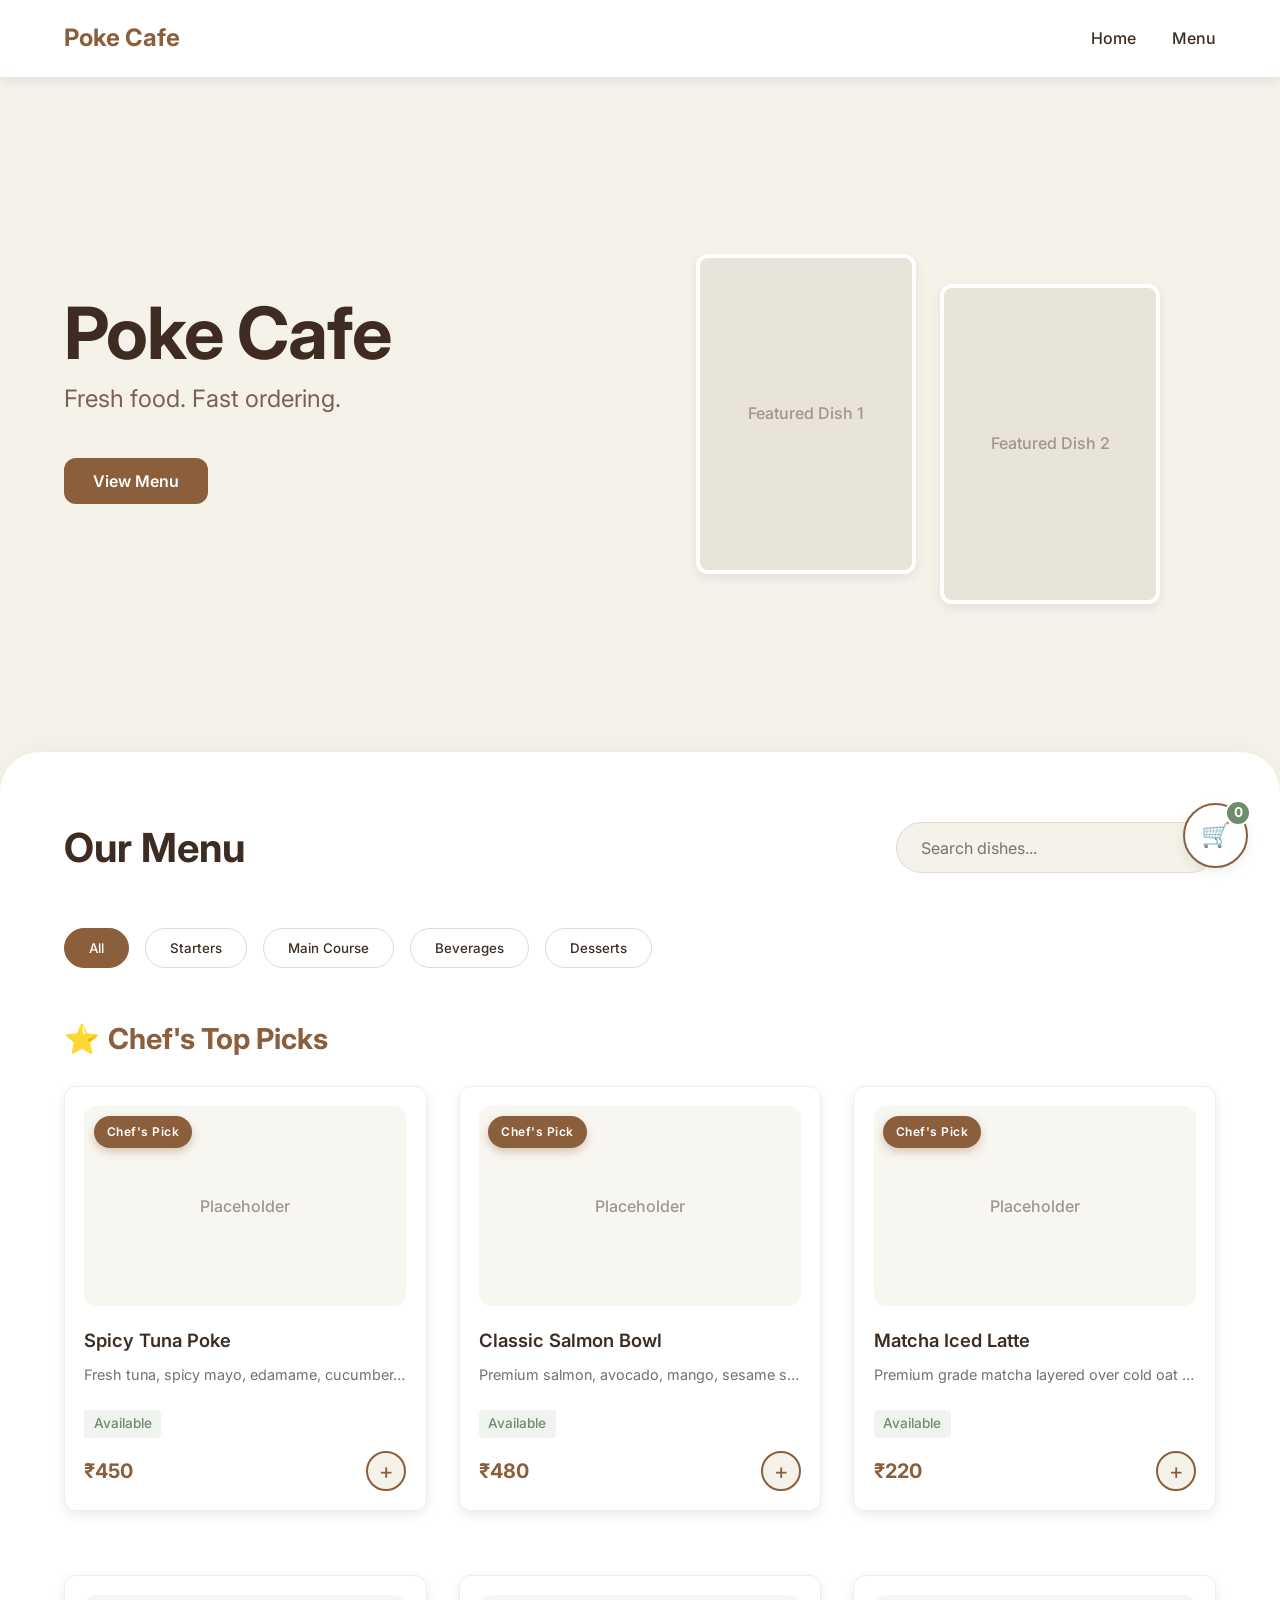
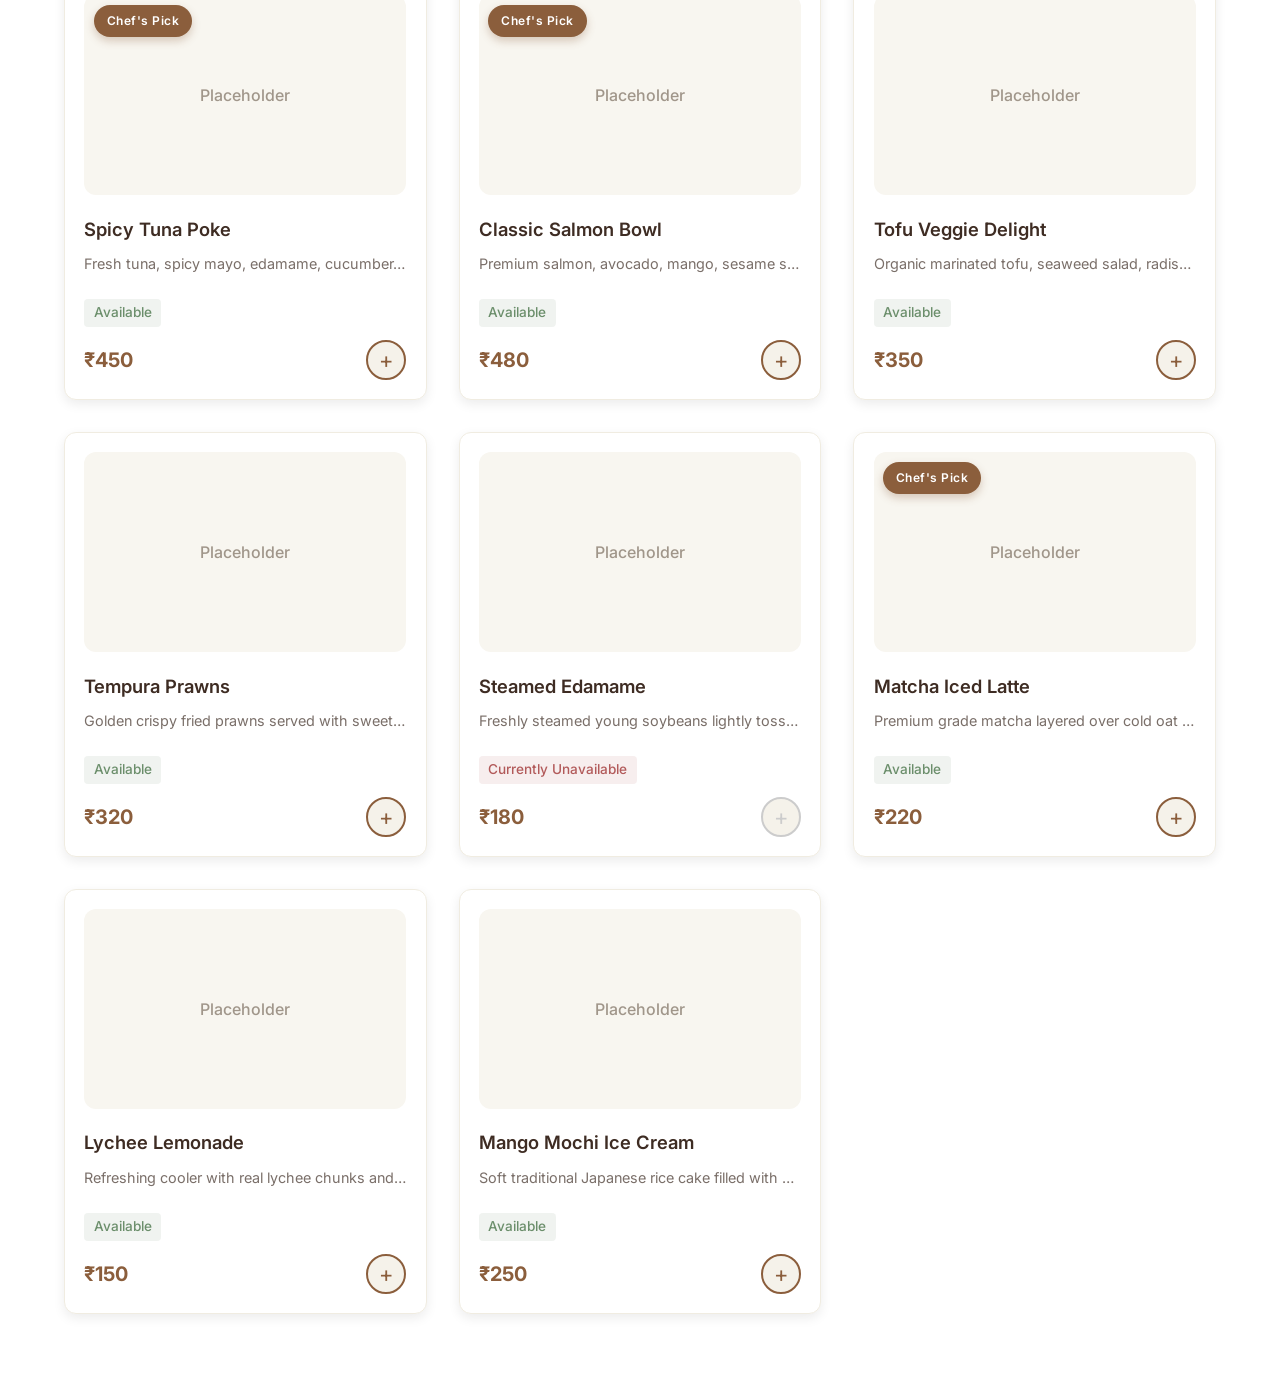
==== customer side/index.html @ 7f376684 "Initial commit" ====
<!DOCTYPE html>
<html lang="en">
<head>
    <meta charset="UTF-8">
    <meta name="viewport" content="width=device-width, initial-scale=1.0">
    <title>Poke Cafe - Fresh food. Fast ordering.</title>
    <!-- Modern Sans-serif Typography -->
    <link href="https://fonts.googleapis.com/css2?family=Inter:wght@400;500;600;700&display=swap" rel="stylesheet">
    <link rel="stylesheet" href="style.css">
    <meta name="description" content="Poke Cafe - Fresh food and fast ordering. Premium digital menu.">
</head>
<body>
    <!-- Navigation Bar -->
    <nav class="navbar">
        <div class="logo">Poke Cafe</div>
        <div class="nav-links">
            <a href="#home">Home</a>
            <a href="#menu">Menu</a>
        </div>
    </nav>

    <!-- Floating Cart Icon -->
    <div class="floating-cart" id="floatingCart">
        <span class="cart-icon">🛒</span>
        <span class="cart-count" id="cartCount">0</span>
    </div>

    <!-- Main Application Content -->
    <main>
        <!-- 1. HERO / HOME SECTION -->
        <section id="home" class="hero-section">
            <div class="hero-content">
                <h1>Poke Cafe</h1>
                <p class="tagline">Fresh food. Fast ordering.</p>
                <!-- Smooth scroll to menu -->
                <button class="btn-primary" onclick="document.getElementById('menu').scrollIntoView({behavior: 'smooth'})">View Menu</button>
            </div>
            <div class="hero-featured">
                <!-- Featured Dish Cards with Placeholder Images -->
                <div class="featured-card">
                    <div class="img-placeholder hero-img"> Featured Dish 1 </div>
                </div>
                <div class="featured-card">
                    <div class="img-placeholder hero-img"> Featured Dish 2 </div>
                </div>
            </div>
        </section>

        <!-- 2. MENU SECTION -->
        <section id="menu" class="menu-section">
            <div class="menu-header">
                <h2>Our Menu</h2>
                <div class="search-bar">
                    <input type="text" id="searchInput" placeholder="Search dishes...">
                </div>
            </div>
            
            <!-- Sticky Category Filter -->
            <div class="sticky-category-bar" id="categoryBar">
                <button class="category-btn active" data-category="all">All</button>
                <button class="category-btn" data-category="starters">Starters</button>
                <button class="category-btn" data-category="main">Main Course</button>
                <button class="category-btn" data-category="beverages">Beverages</button>
                <button class="category-btn" data-category="desserts">Desserts</button>
            </div>

            <!-- Top Picks Section (Visible only when All is selected and no search) -->
            <div class="top-picks-section">
                <h3>Chef's Top Picks</h3>
                <div class="menu-grid" id="topPicksGrid">
                    <!-- Top picks dynamically populated via JavaScript -->
                </div>
            </div>

            <!-- Main Menu Grid -->
            <div class="menu-grid" id="menuGrid">
                <!-- Menu items dynamically populated via JavaScript -->
            </div>
        </section>
    </main>

    <!-- Modals for Popups -->

    <!-- 3. DISH DETAIL POPUP MODAL -->
    <div class="modal" id="dishModal">
        <div class="modal-content dish-detail">
            <span class="close-btn" onclick="closeModal('dishModal')">&times;</span>
            <div class="img-placeholder large-img" id="modalImg">Dish Image Placeholder</div>
            <h2 id="modalDishName">Dish Name</h2>
            <p id="modalDishDesc" class="dish-desc-full">Full description goes here.</p>
            
            <div class="ingredients">
                <h3>Ingredients:</h3>
                <ul id="modalIngredients">
                    <!-- Ingredients list populated via JavaScript -->
                </ul>
            </div>
            
            <div class="dish-actions">
                <div class="quantity-selector">
                    <button class="qty-btn" id="modalQtyMinus">-</button>
                    <span id="modalQty">1</span>
                    <button class="qty-btn" id="modalQtyPlus">+</button>
                </div>
                <button class="btn-primary" id="modalAddToCart">Add to Cart - <span id="modalPrice">₹0</span></button>
            </div>
        </div>
    </div>

    <!-- 4. CART PAGE MODAL -->
    <div class="modal" id="cartModal">
        <div class="modal-content cart-page">
            <span class="close-btn" onclick="closeModal('cartModal')">&times;</span>
            <h2>Your Cart</h2>
            
            <div class="cart-items" id="cartItemsList">
                <!-- Cart items list populated via JavaScript -->
            </div>
            
            <div class="cart-summary">
                <div class="total-row">
                    <span>Total Amount:</span>
                    <span class="total-price" id="cartTotalPrice">₹0</span>
                </div>
                <div class="input-group">
                    <label for="tableNumber">Table Number:</label>
                    <input type="number" id="tableNumber" placeholder="e.g. 5" min="1">
                </div>
                <button class="btn-primary btn-full" id="btnProceedToBill">Proceed to Bill</button>
            </div>
        </div>
    </div>

    <!-- 5. BILL PAGE MODAL -->
    <div class="modal" id="billModal">
        <div class="modal-content bill-page">
            <span class="close-btn" onclick="closeModal('billModal')">&times;</span>
            
            <div class="bill-header">
                <h2>Poke Cafe</h2>
                <p>Table: <span id="billTableNumber"></span></p>
                <p class="bill-date" id="billDate"></p>
            </div>
            
            <div class="bill-items" id="billItemsList">
                <!-- Ordered items populated via JavaScript -->
            </div>
            
            <div class="bill-total">
                <span>Total Amount:</span>
                <span class="total-price" id="billTotalPrice">₹0</span>
            </div>
            
            <div class="bill-actions">
                <button class="btn-primary" id="btnConfirmOrder">Confirm Order</button>
                <button class="btn-secondary" id="btnPayCounter">Pay at Counter</button>
            </div>
        </div>
    </div>

    <!-- Application Logic -->
    <script type="module" src="script.js"></script>
</body>
</html>
---- customer side/style.css ----
/* Color System and Variables */
:root {
    /* 
      60-30-10 Color Ratio Implementation:
      60% - Background (Light cream environment)
      30% - Cards (Clean white space for readability)
      10% - Primary/Accent (Brand presence and actions)
    */
    --primary: #8B5E3C; /* Warm brown for buttons and highlights */
    --background: #F5F2EA; /* Soft cream background */
    --text: #3E2C23; /* Dark brown for high readability */
    --accent: #6B8E6B; /* Muted green for availability/status */
    --card-bg: #FFFFFF; /* White for cards */
    
    /* UI System Rules */
    --shadow: 0 4px 12px rgba(0, 0, 0, 0.08); /* Soft shadow */
    --hover-shadow: 0 12px 24px rgba(0, 0, 0, 0.12); /* Elevated shadow on hover */
    --border-radius: 12px; /* Smooth rounded corners (10-14px) */
    --transition: all 0.3s cubic-bezier(0.25, 0.8, 0.25, 1);
}

/* Base Reset */
* {
    margin: 0;
    padding: 0;
    box-sizing: border-box;
    font-family: 'Inter', sans-serif;
}

body {
    background-color: var(--background);
    color: var(--text);
    line-height: 1.6;
    /* Smooth scrolling behavior for anchor links */
    scroll-behavior: smooth;
}

/* =========================================
   1. NAVIGATION BAR
   ========================================= */
.navbar {
    display: flex;
    justify-content: space-between;
    align-items: center;
    padding: 1.2rem 5%;
    background-color: var(--card-bg);
    box-shadow: var(--shadow);
    position: sticky;
    top: 0;
    z-index: 100;
}

.logo {
    font-size: 1.5rem;
    font-weight: 700;
    color: var(--primary);
}

.nav-links a {
    text-decoration: none;
    color: var(--text);
    margin-left: 2rem;
    font-weight: 500;
    transition: var(--transition);
}

.nav-links a:hover {
    color: var(--primary);
}

/* =========================================
   2. BUTTON COMPONENTS
   ========================================= */
.btn-primary, .btn-secondary {
    padding: 0.8rem 1.8rem;
    border: none;
    border-radius: var(--border-radius);
    font-weight: 600;
    cursor: pointer;
    transition: var(--transition);
    font-size: 1rem;
    display: inline-flex;
    justify-content: center;
    align-items: center;
}

.btn-primary {
    background-color: var(--primary);
    color: #fff;
}

.btn-primary:hover {
    background-color: #704b30;
    transform: translateY(-2px); /* Slight scale animation on hover */
    box-shadow: var(--shadow);
}

.btn-secondary {
    background-color: transparent;
    border: 2px solid var(--primary);
    color: var(--primary);
}

.btn-secondary:hover {
    background-color: var(--primary);
    color: #fff;
}

.btn-full {
    width: 100%;
    margin-top: 1rem;
}

/* =========================================
   3. FLOATING CART UI
   ========================================= */
.floating-cart {
    position: fixed;
    bottom: 2rem;
    right: 2rem;
    background-color: var(--card-bg);
    color: var(--primary);
    border: 2px solid var(--primary);
    width: 65px;
    height: 65px;
    border-radius: 50%;
    display: flex;
    justify-content: center;
    align-items: center;
    font-size: 1.5rem;
    cursor: pointer;
    box-shadow: var(--shadow);
    z-index: 99;
    transition: var(--transition);
}

.floating-cart:hover {
    transform: scale(1.05) translateY(-5px);
    box-shadow: var(--hover-shadow);
    background-color: var(--primary);
    color: #fff;
}

.cart-count {
    position: absolute;
    top: -5px;
    right: -5px;
    background-color: var(--accent); /* Muted green for status */
    color: #fff;
    font-size: 0.85rem;
    font-weight: bold;
    width: 26px;
    height: 26px;
    border-radius: 50%;
    display: flex;
    justify-content: center;
    align-items: center;
    border: 2px solid #fff;
}

/* =========================================
   4. HERO / HOME SECTION
   ========================================= */
.hero-section {
    display: flex;
    flex-wrap: wrap;
    justify-content: space-between;
    align-items: center;
    padding: 6rem 5%;
    min-height: 75vh;
}

.hero-content {
    flex: 1;
    min-width: 320px;
    margin-bottom: 2rem;
    animation: fadeUp 0.8s ease-out forwards;
}

.hero-content h1 {
    font-size: 4.5rem;
    color: var(--text);
    margin-bottom: 0.5rem;
    line-height: 1.1;
    letter-spacing: -1px;
}

.tagline {
    font-size: 1.5rem;
    color: #7a6154;
    margin-bottom: 2.5rem;
}

.hero-featured {
    flex: 1;
    display: flex;
    gap: 1.5rem;
    min-width: 320px;
    justify-content: center;
    animation: fadeUp 1s ease-out forwards;
}

/* Image Placeholders (Fixed size rectangles) */
.img-placeholder {
    background-color: #E8E4D9;
    display: flex;
    justify-content: center;
    align-items: center;
    color: #A0968A;
    border-radius: var(--border-radius);
    font-weight: 500;
}

.hero-img {
    width: 220px;
    height: 320px;
    box-shadow: var(--shadow);
    border: 4px solid var(--card-bg);
}

.featured-card:nth-child(2) {
    transform: translateY(30px); /* Staggered design */
}

/* =========================================
   5. MENU SECTION
   ========================================= */
.menu-section {
    padding: 4rem 5%;
    background-color: var(--card-bg);
    border-top-left-radius: 40px;
    border-top-right-radius: 40px;
    box-shadow: 0 -4px 20px rgba(0,0,0,0.03);
    min-height: 100vh;
}

.menu-header {
    display: flex;
    flex-wrap: wrap;
    justify-content: space-between;
    align-items: center;
    margin-bottom: 2rem;
}

.menu-header h2 {
    font-size: 2.5rem;
    color: var(--text);
}

.search-bar input {
    padding: 0.9rem 1.5rem;
    border: 1px solid #E0DBCE;
    border-radius: 2rem;
    width: 320px;
    font-size: 1rem;
    outline: none;
    background-color: var(--background);
    transition: var(--transition);
}

.search-bar input:focus {
    border-color: var(--primary);
    box-shadow: 0 0 0 3px rgba(139, 94, 60, 0.15);
}

/* Sticky Category Filter */
.sticky-category-bar {
    display: flex;
    gap: 1rem;
    overflow-x: auto;
    padding-bottom: 1rem;
    margin-bottom: 2rem;
    position: sticky;
    top: 70px;
    background: var(--card-bg);
    z-index: 90;
    padding-top: 1rem;
}

/* Hide scrollbar for clean UI */
.sticky-category-bar::-webkit-scrollbar {
    display: none;
}

.category-btn {
    padding: 0.7rem 1.5rem;
    border: 1px solid #E0DBCE;
    background-color: var(--card-bg);
    border-radius: 2rem;
    font-weight: 500;
    cursor: pointer;
    white-space: nowrap;
    transition: var(--transition);
    color: var(--text);
}

.category-btn.active, .category-btn:hover {
    background-color: var(--primary);
    border-color: var(--primary);
    color: #fff;
}

/* =========================================
   6. DISH CARDS (GRID LAYOUT)
   ========================================= */
.top-picks-section {
    margin-bottom: 4rem;
}

.top-picks-section h3 {
    margin-bottom: 1.5rem;
    font-size: 1.8rem;
    color: var(--primary);
    display: flex;
    align-items: center;
    gap: 0.5rem;
}

.top-picks-section h3::before {
    content: "⭐";
}

.menu-grid {
    display: grid;
    /* Responsive Grid Layout */
    grid-template-columns: repeat(auto-fill, minmax(280px, 1fr));
    gap: 2rem;
}

.dish-card {
    background-color: var(--card-bg);
    border-radius: var(--border-radius);
    padding: 1.2rem;
    box-shadow: var(--shadow);
    transition: var(--transition);
    border: 1px solid #F0ECE1;
    position: relative;
    cursor: pointer;
    display: flex;
    flex-direction: column;
}

/* Smooth hover effects & scale animation */
.dish-card:hover {
    transform: translateY(-8px);
    box-shadow: var(--hover-shadow);
}

.card-img {
    width: 100%;
    height: 200px;
    margin-bottom: 1.2rem;
    background-color: #F8F6F0;
}

.badge {
    position: absolute;
    top: 1.8rem;
    left: 1.8rem;
    background-color: var(--primary);
    color: #fff;
    font-size: 0.75rem;
    padding: 0.4rem 0.8rem;
    border-radius: 2rem;
    font-weight: 600;
    letter-spacing: 0.5px;
    box-shadow: 0 4px 8px rgba(139, 94, 60, 0.3);
}

.dish-info {
    display: flex;
    flex-direction: column;
    flex-grow: 1;
}

.dish-header {
    display: flex;
    justify-content: space-between;
    align-items: center;
    margin-bottom: 0.5rem;
}

.dish-name {
    font-size: 1.15rem;
    font-weight: 600;
    color: var(--text);
}

.dish-rating {
    font-size: 0.9rem;
    color: #E2A039;
    font-weight: 500;
}

.dish-desc {
    font-size: 0.9rem;
    color: #7A6F69;
    margin-bottom: 1.5rem;
    /* 1 line truncation */
    white-space: nowrap;
    overflow: hidden;
    text-overflow: ellipsis;
}

.dish-footer {
    display: flex;
    justify-content: space-between;
    align-items: center;
    margin-top: auto;
}

.dish-price {
    font-size: 1.25rem;
    font-weight: 700;
    color: var(--primary);
}

.add-btn {
    background-color: var(--background);
    color: var(--primary);
    border: 2px solid var(--primary);
    width: 40px;
    height: 40px;
    border-radius: 50%;
    font-size: 1.4rem;
    display: flex;
    justify-content: center;
    align-items: center;
    cursor: pointer;
    transition: var(--transition);
}

.add-btn:hover:not(:disabled) {
    background-color: var(--primary);
    color: #fff;
}

.availability {
    font-size: 0.85rem;
    color: var(--accent); /* Muted green */
    font-weight: 500;
    margin-bottom: 0.8rem;
    display: inline-block;
    padding: 0.2rem 0.6rem;
    background-color: rgba(107, 142, 107, 0.1);
    border-radius: 4px;
    width: fit-content;
}

.unavailable {
    color: #B25A5A;
    background-color: rgba(178, 90, 90, 0.1);
}

/* =========================================
   7. MODALS (POPUP SYSTEM)
   ========================================= */
.modal {
    display: none;
    position: fixed;
    top: 0;
    left: 0;
    width: 100%;
    height: 100%;
    background-color: rgba(62, 44, 35, 0.4); /* Dark brown overlay */
    z-index: 1000;
    justify-content: center;
    align-items: center;
    backdrop-filter: blur(4px);
}

.modal.active {
    display: flex;
}

.modal-content {
    background-color: var(--card-bg);
    border-radius: 20px;
    padding: 2.5rem;
    width: 90%;
    max-width: 550px;
    max-height: 90vh;
    overflow-y: auto;
    position: relative;
    box-shadow: 0 20px 40px rgba(0,0,0,0.15);
    animation: slideUp 0.4s cubic-bezier(0.175, 0.885, 0.32, 1.275);
}

@keyframes slideUp {
    from { transform: translateY(60px) scale(0.95); opacity: 0; }
    to { transform: translateY(0) scale(1); opacity: 1; }
}

@keyframes fadeUp {
    from { transform: translateY(30px); opacity: 0; }
    to { transform: translateY(0); opacity: 1; }
}

.close-btn {
    position: absolute;
    top: 1.2rem;
    right: 1.5rem;
    font-size: 1.8rem;
    cursor: pointer;
    color: #A0968A;
    transition: var(--transition);
    line-height: 1;
}

.close-btn:hover {
    color: var(--primary);
    transform: rotate(90deg);
}

/* --- Dish Detail Popup --- */
.large-img {
    width: 100%;
    height: 280px;
    margin-bottom: 1.5rem;
    border-radius: 16px;
    font-size: 1.2rem;
}

.dish-detail h2 {
    margin-bottom: 0.5rem;
    font-size: 1.8rem;
}

.dish-desc-full {
    color: #7A6F69;
    margin-bottom: 1.5rem;
    line-height: 1.6;
}

.ingredients {
    margin-bottom: 2rem;
    background-color: var(--background);
    padding: 1.2rem;
    border-radius: var(--border-radius);
}

.ingredients h3 {
    font-size: 1.1rem;
    margin-bottom: 0.8rem;
    color: var(--primary);
}

.ingredients ul {
    list-style-position: inside;
    color: #555;
    font-size: 0.95rem;
    display: grid;
    grid-template-columns: 1fr 1fr;
    gap: 0.5rem;
}

.dish-actions {
    display: flex;
    justify-content: space-between;
    align-items: center;
    margin-top: 1rem;
    gap: 1.5rem;
}

.quantity-selector {
    display: flex;
    align-items: center;
    gap: 1.2rem;
    background-color: var(--background);
    padding: 0.6rem;
    border-radius: 3rem;
    border: 1px solid #E0DBCE;
}

.qty-btn {
    background: var(--card-bg);
    border: none;
    width: 34px;
    height: 34px;
    border-radius: 50%;
    cursor: pointer;
    font-weight: bold;
    font-size: 1.2rem;
    box-shadow: var(--shadow);
    color: var(--primary);
    transition: var(--transition);
}

.qty-btn:hover {
    background: var(--primary);
    color: #fff;
}

#modalQty {
    font-weight: 600;
    min-width: 20px;
    text-align: center;
}

/* --- Cart Page --- */
.cart-page h2, .bill-header h2 {
    color: var(--primary);
    margin-bottom: 1.5rem;
    text-align: center;
}

.cart-items {
    max-height: 40vh;
    overflow-y: auto;
    padding-right: 0.5rem;
}

/* Custom Scrollbar */
.cart-items::-webkit-scrollbar {
    width: 6px;
}
.cart-items::-webkit-scrollbar-thumb {
    background-color: #E0DBCE;
    border-radius: 10px;
}

.cart-item {
    display: flex;
    align-items: center;
    gap: 1.2rem;
    padding: 1.2rem 0;
    border-bottom: 1px solid #F0ECE1;
}

.cart-item-img {
    width: 70px;
    height: 70px;
    flex-shrink: 0;
    border-radius: 10px;
}

.cart-item-info {
    flex: 1;
}

.cart-item-name {
    font-weight: 600;
    margin-bottom: 0.3rem;
    color: var(--text);
}

.cart-item-price {
    color: var(--primary);
    font-weight: 700;
}

.remove-btn {
    background: none;
    border: none;
    color: #B25A5A;
    cursor: pointer;
    font-size: 0.85rem;
    margin-top: 0.3rem;
    font-weight: 500;
}

.remove-btn:hover {
    text-decoration: underline;
}

.cart-summary {
    margin-top: 2rem;
    padding-top: 1.5rem;
    background-color: var(--background);
    padding: 1.5rem;
    border-radius: var(--border-radius);
}

.total-row {
    display: flex;
    justify-content: space-between;
    font-size: 1.25rem;
    font-weight: 700;
    margin-bottom: 1.5rem;
    color: var(--text);
}

.input-group {
    margin-bottom: 1.5rem;
}

.input-group label {
    display: block;
    margin-bottom: 0.5rem;
    font-weight: 500;
    color: var(--text);
}

.input-group input {
    width: 100%;
    padding: 0.9rem;
    border: 1px solid #D0C9BA;
    border-radius: var(--border-radius);
    outline: none;
    font-size: 1rem;
}

.input-group input:focus {
    border-color: var(--primary);
    box-shadow: 0 0 0 3px rgba(139, 94, 60, 0.1);
}

/* --- Bill Page --- */
.bill-page {
    text-align: center;
}

.bill-header {
    border-bottom: 2px dashed #D0C9BA;
    padding-bottom: 1.5rem;
    margin-bottom: 1.5rem;
}

.bill-date {
    font-size: 0.9rem;
    color: #7A6F69;
    margin-top: 0.5rem;
}

.bill-items {
    text-align: left;
    margin-bottom: 2rem;
}

.bill-item-row {
    display: flex;
    justify-content: space-between;
    margin-bottom: 0.8rem;
    font-size: 1rem;
    color: var(--text);
}

.bill-total {
    display: flex;
    justify-content: space-between;
    font-size: 1.3rem;
    font-weight: 700;
    border-top: 2px dashed #D0C9BA;
    padding-top: 1.5rem;
    margin-bottom: 2.5rem;
    color: var(--primary);
}

.bill-actions {
    display: flex;
    gap: 1rem;
    justify-content: center;
}

.bill-actions button {
    flex: 1;
}

/* =========================================
   8. RESPONSIVE DESIGN
   ========================================= */
@media (max-width: 768px) {
    .hero-section {
        flex-direction: column;
        text-align: center;
        padding-top: 3rem;
    }
    
    .hero-content h1 {
        font-size: 3.5rem;
    }

    .hero-featured {
        flex-direction: column;
        align-items: center;
    }
    
    .featured-card:nth-child(2) {
        transform: translateY(0);
    }

    .menu-header {
        flex-direction: column;
        gap: 1.5rem;
        align-items: stretch;
    }
    
    .search-bar input {
        width: 100%;
    }

    .bill-actions {
        flex-direction: column;
    }
    
    .dish-actions {
        flex-direction: column;
        align-items: stretch;
    }
    
    .quantity-selector {
        justify-content: center;
    }
}
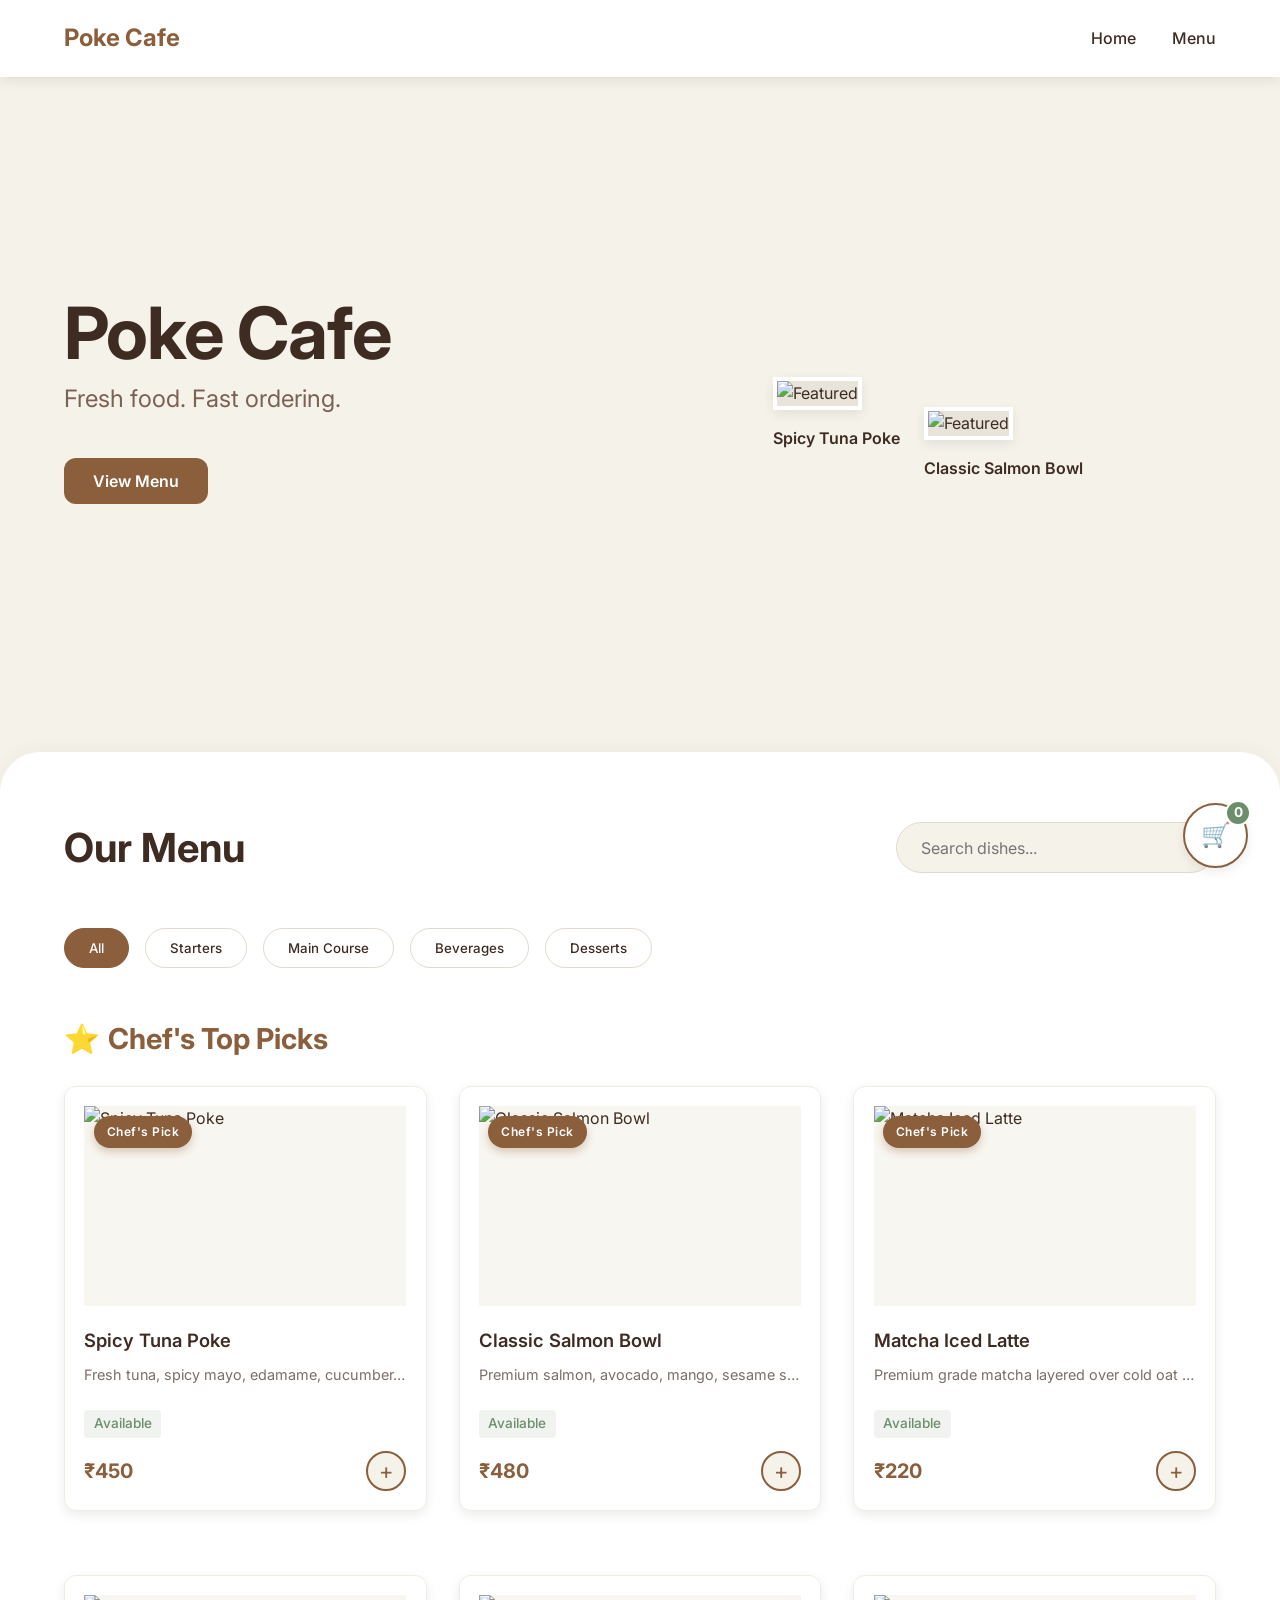
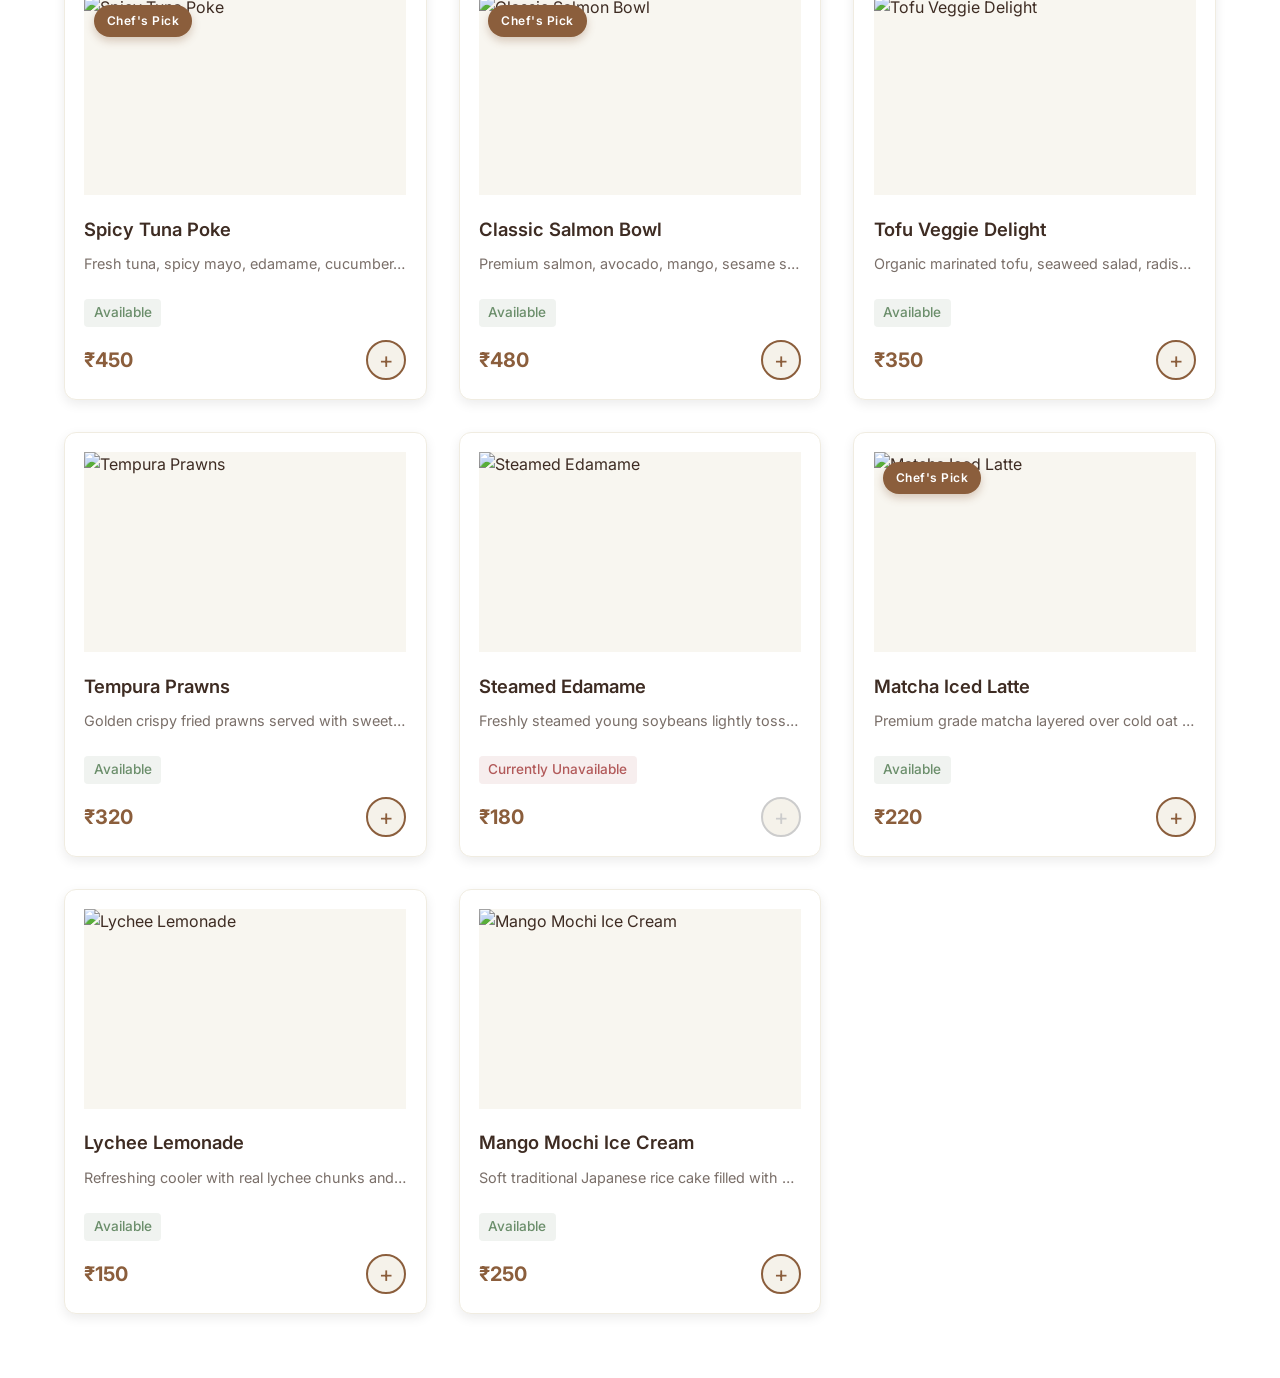
==== commit f3b3029f: "Updated files / second push" ====
--- a/customer side/index.html
+++ b/customer side/index.html
@@ -37,11 +37,13 @@
             </div>
             <div class="hero-featured">
                 <!-- Featured Dish Cards with Placeholder Images -->
-                <div class="featured-card">
-                    <div class="img-placeholder hero-img"> Featured Dish 1 </div>
+                <div class="featured-card" id="heroCard1" style="cursor: pointer; display: none;" onclick="">
+                    <img id="heroImg1" src="" class="hero-img" alt="Featured" style="object-fit: cover; background-color: #E8E4D9;">
+                    <div id="heroName1" style="text-align: center; margin-top: 1rem; font-weight: 600;">Dish 1</div>
                 </div>
-                <div class="featured-card">
-                    <div class="img-placeholder hero-img"> Featured Dish 2 </div>
+                <div class="featured-card" id="heroCard2" style="cursor: pointer; display: none;" onclick="">
+                    <img id="heroImg2" src="" class="hero-img" alt="Featured" style="object-fit: cover; background-color: #E8E4D9;">
+                    <div id="heroName2" style="text-align: center; margin-top: 1rem; font-weight: 600;">Dish 2</div>
                 </div>
             </div>
         </section>
@@ -76,6 +78,14 @@
             <div class="menu-grid" id="menuGrid">
                 <!-- Menu items dynamically populated via JavaScript -->
             </div>
+
+            <!-- Order Tracking Section -->
+            <div class="tracking-section" id="trackingSection" style="display: none; margin-top: 3rem;">
+                <h2>Your Active Orders</h2>
+                <div class="tracking-grid" id="trackingGrid" style="display: flex; flex-direction: column; gap: 1rem; margin-top: 1rem;">
+                    <!-- Orders dynamically populated via JavaScript -->
+                </div>
+            </div>
         </section>
     </main>
 
@@ -85,7 +95,7 @@
     <div class="modal" id="dishModal">
         <div class="modal-content dish-detail">
             <span class="close-btn" onclick="closeModal('dishModal')">&times;</span>
-            <div class="img-placeholder large-img" id="modalImg">Dish Image Placeholder</div>
+            <img id="modalImg" class="large-img" src="" alt="Dish Image" style="object-fit: cover; background-color: #F8F6F0;">
             <h2 id="modalDishName">Dish Name</h2>
             <p id="modalDishDesc" class="dish-desc-full">Full description goes here.</p>
             
@@ -122,7 +132,7 @@
                     <span>Total Amount:</span>
                     <span class="total-price" id="cartTotalPrice">₹0</span>
                 </div>
-                <div class="input-group">
+                <div class="input-group" id="tableNumberGroup">
                     <label for="tableNumber">Table Number:</label>
                     <input type="number" id="tableNumber" placeholder="e.g. 5" min="1">
                 </div>
--- a/customer side/style.css
+++ b/customer side/style.css
@@ -802,3 +802,47 @@
         justify-content: center;
     }
 }
+
+/* =========================================
+   10. ORDER TRACKING UI
+   ========================================= */
+.tracking-card {
+    background: #fff;
+    border: 1px solid var(--border-color);
+    border-radius: var(--radius-lg);
+    padding: 1.5rem;
+    display: flex;
+    flex-direction: column;
+    gap: 1rem;
+    box-shadow: 0 4px 12px rgba(62, 44, 35, 0.05);
+}
+
+.tracking-header {
+    display: flex;
+    justify-content: space-between;
+    align-items: center;
+    font-weight: 600;
+}
+
+.tracking-status-badge {
+    padding: 0.3rem 0.6rem;
+    border-radius: 4px;
+    font-size: 0.85rem;
+    text-transform: uppercase;
+}
+.tracking-status-badge.placed { background-color: rgba(243, 156, 18, 0.1); color: #f39c12; }
+.tracking-status-badge.preparing { background-color: rgba(52, 152, 219, 0.1); color: #3498db; }
+.tracking-status-badge.ready { background-color: rgba(46, 204, 113, 0.1); color: #2ecc71; }
+
+.tracking-items {
+    font-size: 0.95rem;
+    color: var(--text-light);
+}
+
+.tracking-footer {
+    display: flex;
+    justify-content: space-between;
+    align-items: center;
+    border-top: 1px solid var(--border-color);
+    padding-top: 1rem;
+}
